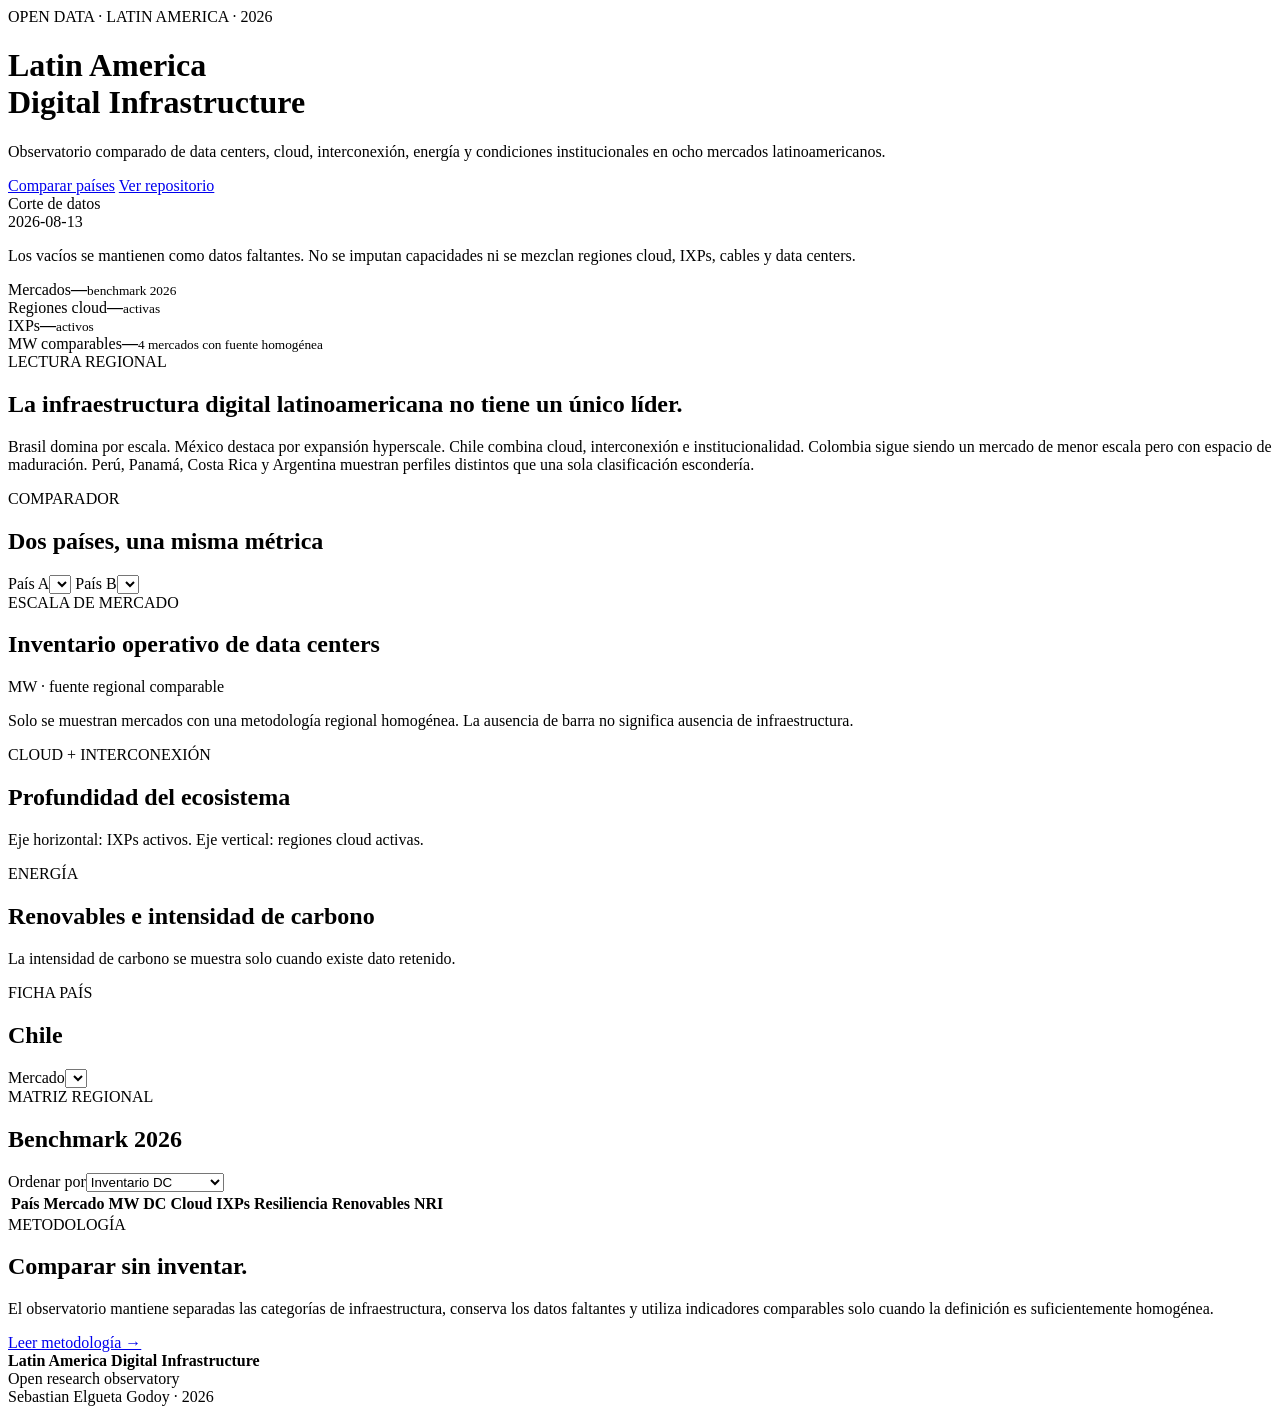
==== site/index.html @ e700fe8d "Add dashboard HTML shell" ====
<!doctype html>
<html lang="es">
<head>
  <meta charset="utf-8" />
  <meta name="viewport" content="width=device-width,initial-scale=1" />
  <meta name="description" content="Observatorio público y reproducible de infraestructura digital en América Latina." />
  <title>Latin America Digital Infrastructure Observatory</title>
  <link rel="stylesheet" href="styles.css" />
</head>
<body>
  <header class="hero">
    <div class="shell hero-grid">
      <div>
        <div class="eyebrow">OPEN DATA · LATIN AMERICA · 2026</div>
        <h1>Latin America<br><span>Digital Infrastructure</span></h1>
        <p class="lead">Observatorio comparado de data centers, cloud, interconexión, energía y condiciones institucionales en ocho mercados latinoamericanos.</p>
        <div class="hero-actions">
          <a class="btn primary" href="#compare">Comparar países</a>
          <a class="btn" href="https://github.com/selguetagodoy/latin-america-digital-infrastructure">Ver repositorio</a>
        </div>
      </div>
      <div class="hero-note">
        <div class="note-label">Corte de datos</div>
        <div class="note-big" id="cutoff">2026-08-13</div>
        <p>Los vacíos se mantienen como datos faltantes. No se imputan capacidades ni se mezclan regiones cloud, IXPs, cables y data centers.</p>
      </div>
    </div>
  </header>

  <main class="shell">
    <section class="kpi-grid" aria-label="Indicadores regionales">
      <article class="kpi"><span>Mercados</span><strong id="kpi-markets">—</strong><small>benchmark 2026</small></article>
      <article class="kpi"><span>Regiones cloud</span><strong id="kpi-cloud">—</strong><small>activas</small></article>
      <article class="kpi"><span>IXPs</span><strong id="kpi-ixp">—</strong><small>activos</small></article>
      <article class="kpi"><span>MW comparables</span><strong id="kpi-mw">—</strong><small>4 mercados con fuente homogénea</small></article>
    </section>

    <section class="section intro">
      <div>
        <div class="section-label">LECTURA REGIONAL</div>
        <h2>La infraestructura digital latinoamericana no tiene un único líder.</h2>
      </div>
      <p>Brasil domina por escala. México destaca por expansión hyperscale. Chile combina cloud, interconexión e institucionalidad. Colombia sigue siendo un mercado de menor escala pero con espacio de maduración. Perú, Panamá, Costa Rica y Argentina muestran perfiles distintos que una sola clasificación escondería.</p>
    </section>

    <section class="section" id="compare">
      <div class="section-head">
        <div>
          <div class="section-label">COMPARADOR</div>
          <h2>Dos países, una misma métrica</h2>
        </div>
        <div class="controls">
          <label>País A<select id="country-a"></select></label>
          <label>País B<select id="country-b"></select></label>
        </div>
      </div>
      <div id="compare-grid" class="compare-grid"></div>
    </section>

    <section class="section chart-section">
      <div class="section-head">
        <div>
          <div class="section-label">ESCALA DE MERCADO</div>
          <h2>Inventario operativo de data centers</h2>
        </div>
        <div class="unit">MW · fuente regional comparable</div>
      </div>
      <div id="dc-bars" class="bar-chart" role="img" aria-label="Inventario operativo de data centers por mercado"></div>
      <p class="caption">Solo se muestran mercados con una metodología regional homogénea. La ausencia de barra no significa ausencia de infraestructura.</p>
    </section>

    <section class="split">
      <section class="section mini-panel">
        <div class="section-label">CLOUD + INTERCONEXIÓN</div>
        <h2>Profundidad del ecosistema</h2>
        <div id="ecosystem-plot" class="scatter" role="img" aria-label="Regiones cloud e IXPs por país"></div>
        <p class="caption">Eje horizontal: IXPs activos. Eje vertical: regiones cloud activas.</p>
      </section>

      <section class="section mini-panel">
        <div class="section-label">ENERGÍA</div>
        <h2>Renovables e intensidad de carbono</h2>
        <div id="energy-list" class="energy-list"></div>
        <p class="caption">La intensidad de carbono se muestra solo cuando existe dato retenido.</p>
      </section>
    </section>

    <section class="section country-section">
      <div class="section-head">
        <div>
          <div class="section-label">FICHA PAÍS</div>
          <h2 id="country-title">Chile</h2>
        </div>
        <label class="country-picker">Mercado<select id="country-detail"></select></label>
      </div>
      <div id="country-profile" class="profile-grid"></div>
    </section>

    <section class="section table-section">
      <div class="section-head">
        <div>
          <div class="section-label">MATRIZ REGIONAL</div>
          <h2>Benchmark 2026</h2>
        </div>
        <label class="metric-picker">Ordenar por<select id="sort-metric">
          <option value="dc_inventory_operational_mw">Inventario DC</option>
          <option value="cloud_regions_active">Regiones cloud</option>
          <option value="ixps_active">IXPs</option>
          <option value="internet_resilience_index">Resiliencia Internet</option>
          <option value="renewable_generation_pct">Renovables</option>
          <option value="nri_total_2025">Network Readiness</option>
        </select></label>
      </div>
      <div class="table-wrap">
        <table>
          <thead><tr><th>País</th><th>Mercado</th><th>MW DC</th><th>Cloud</th><th>IXPs</th><th>Resiliencia</th><th>Renovables</th><th>NRI</th></tr></thead>
          <tbody id="benchmark-body"></tbody>
        </table>
      </div>
    </section>

    <section class="method-note">
      <div>
        <div class="section-label">METODOLOGÍA</div>
        <h2>Comparar sin inventar.</h2>
      </div>
      <div>
        <p>El observatorio mantiene separadas las categorías de infraestructura, conserva los datos faltantes y utiliza indicadores comparables solo cuando la definición es suficientemente homogénea.</p>
        <a href="https://github.com/selguetagodoy/latin-america-digital-infrastructure/blob/main/docs/methodology.md">Leer metodología →</a>
      </div>
    </section>
  </main>

  <footer>
    <div class="shell footer-grid">
      <div><strong>Latin America Digital Infrastructure</strong><br><span>Open research observatory</span></div>
      <div>Sebastian Elgueta Godoy · 2026</div>
    </div>
  </footer>

  <script src="app.js"></script>
</body>
</html>
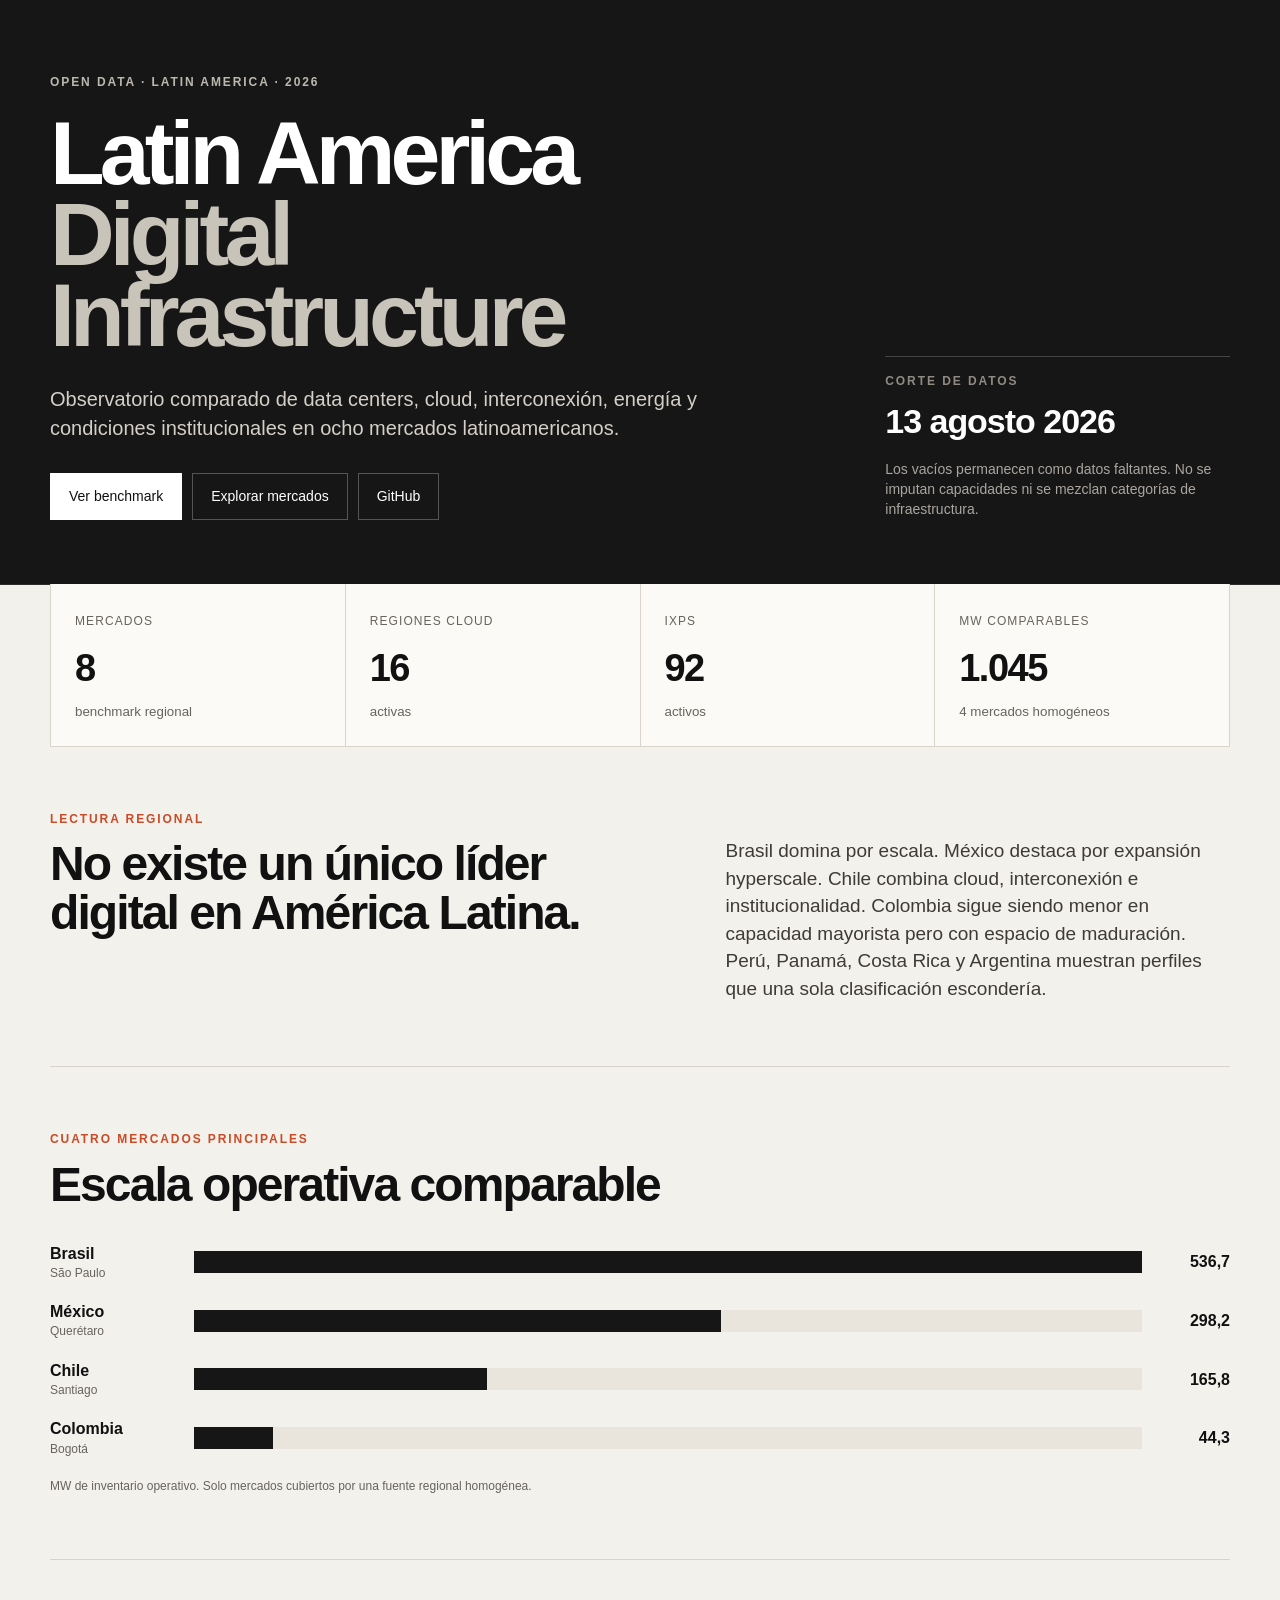
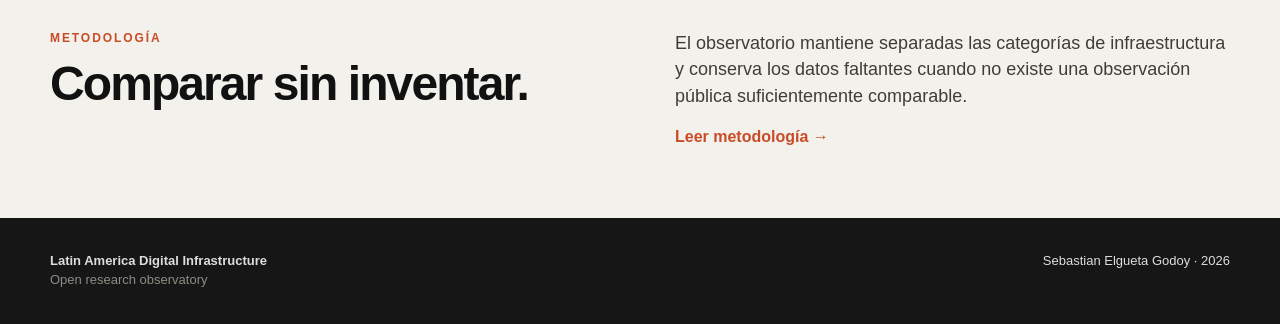
==== commit 5193569f: "Create static observatory landing page" ====
--- a/site/index.html
+++ b/site/index.html
@@ -1,143 +1,12 @@
 <!doctype html>
 <html lang="es">
-<head>
-  <meta charset="utf-8" />
-  <meta name="viewport" content="width=device-width,initial-scale=1" />
-  <meta name="description" content="Observatorio público y reproducible de infraestructura digital en América Latina." />
-  <title>Latin America Digital Infrastructure Observatory</title>
-  <link rel="stylesheet" href="styles.css" />
-</head>
+<head><meta charset="utf-8"><meta name="viewport" content="width=device-width,initial-scale=1"><meta name="description" content="Observatorio de infraestructura digital en América Latina"><title>Latin America Digital Infrastructure</title><link rel="stylesheet" href="styles.css"></head>
 <body>
-  <header class="hero">
-    <div class="shell hero-grid">
-      <div>
-        <div class="eyebrow">OPEN DATA · LATIN AMERICA · 2026</div>
-        <h1>Latin America<br><span>Digital Infrastructure</span></h1>
-        <p class="lead">Observatorio comparado de data centers, cloud, interconexión, energía y condiciones institucionales en ocho mercados latinoamericanos.</p>
-        <div class="hero-actions">
-          <a class="btn primary" href="#compare">Comparar países</a>
-          <a class="btn" href="https://github.com/selguetagodoy/latin-america-digital-infrastructure">Ver repositorio</a>
-        </div>
-      </div>
-      <div class="hero-note">
-        <div class="note-label">Corte de datos</div>
-        <div class="note-big" id="cutoff">2026-08-13</div>
-        <p>Los vacíos se mantienen como datos faltantes. No se imputan capacidades ni se mezclan regiones cloud, IXPs, cables y data centers.</p>
-      </div>
-    </div>
-  </header>
-
-  <main class="shell">
-    <section class="kpi-grid" aria-label="Indicadores regionales">
-      <article class="kpi"><span>Mercados</span><strong id="kpi-markets">—</strong><small>benchmark 2026</small></article>
-      <article class="kpi"><span>Regiones cloud</span><strong id="kpi-cloud">—</strong><small>activas</small></article>
-      <article class="kpi"><span>IXPs</span><strong id="kpi-ixp">—</strong><small>activos</small></article>
-      <article class="kpi"><span>MW comparables</span><strong id="kpi-mw">—</strong><small>4 mercados con fuente homogénea</small></article>
-    </section>
-
-    <section class="section intro">
-      <div>
-        <div class="section-label">LECTURA REGIONAL</div>
-        <h2>La infraestructura digital latinoamericana no tiene un único líder.</h2>
-      </div>
-      <p>Brasil domina por escala. México destaca por expansión hyperscale. Chile combina cloud, interconexión e institucionalidad. Colombia sigue siendo un mercado de menor escala pero con espacio de maduración. Perú, Panamá, Costa Rica y Argentina muestran perfiles distintos que una sola clasificación escondería.</p>
-    </section>
-
-    <section class="section" id="compare">
-      <div class="section-head">
-        <div>
-          <div class="section-label">COMPARADOR</div>
-          <h2>Dos países, una misma métrica</h2>
-        </div>
-        <div class="controls">
-          <label>País A<select id="country-a"></select></label>
-          <label>País B<select id="country-b"></select></label>
-        </div>
-      </div>
-      <div id="compare-grid" class="compare-grid"></div>
-    </section>
-
-    <section class="section chart-section">
-      <div class="section-head">
-        <div>
-          <div class="section-label">ESCALA DE MERCADO</div>
-          <h2>Inventario operativo de data centers</h2>
-        </div>
-        <div class="unit">MW · fuente regional comparable</div>
-      </div>
-      <div id="dc-bars" class="bar-chart" role="img" aria-label="Inventario operativo de data centers por mercado"></div>
-      <p class="caption">Solo se muestran mercados con una metodología regional homogénea. La ausencia de barra no significa ausencia de infraestructura.</p>
-    </section>
-
-    <section class="split">
-      <section class="section mini-panel">
-        <div class="section-label">CLOUD + INTERCONEXIÓN</div>
-        <h2>Profundidad del ecosistema</h2>
-        <div id="ecosystem-plot" class="scatter" role="img" aria-label="Regiones cloud e IXPs por país"></div>
-        <p class="caption">Eje horizontal: IXPs activos. Eje vertical: regiones cloud activas.</p>
-      </section>
-
-      <section class="section mini-panel">
-        <div class="section-label">ENERGÍA</div>
-        <h2>Renovables e intensidad de carbono</h2>
-        <div id="energy-list" class="energy-list"></div>
-        <p class="caption">La intensidad de carbono se muestra solo cuando existe dato retenido.</p>
-      </section>
-    </section>
-
-    <section class="section country-section">
-      <div class="section-head">
-        <div>
-          <div class="section-label">FICHA PAÍS</div>
-          <h2 id="country-title">Chile</h2>
-        </div>
-        <label class="country-picker">Mercado<select id="country-detail"></select></label>
-      </div>
-      <div id="country-profile" class="profile-grid"></div>
-    </section>
-
-    <section class="section table-section">
-      <div class="section-head">
-        <div>
-          <div class="section-label">MATRIZ REGIONAL</div>
-          <h2>Benchmark 2026</h2>
-        </div>
-        <label class="metric-picker">Ordenar por<select id="sort-metric">
-          <option value="dc_inventory_operational_mw">Inventario DC</option>
-          <option value="cloud_regions_active">Regiones cloud</option>
-          <option value="ixps_active">IXPs</option>
-          <option value="internet_resilience_index">Resiliencia Internet</option>
-          <option value="renewable_generation_pct">Renovables</option>
-          <option value="nri_total_2025">Network Readiness</option>
-        </select></label>
-      </div>
-      <div class="table-wrap">
-        <table>
-          <thead><tr><th>País</th><th>Mercado</th><th>MW DC</th><th>Cloud</th><th>IXPs</th><th>Resiliencia</th><th>Renovables</th><th>NRI</th></tr></thead>
-          <tbody id="benchmark-body"></tbody>
-        </table>
-      </div>
-    </section>
-
-    <section class="method-note">
-      <div>
-        <div class="section-label">METODOLOGÍA</div>
-        <h2>Comparar sin inventar.</h2>
-      </div>
-      <div>
-        <p>El observatorio mantiene separadas las categorías de infraestructura, conserva los datos faltantes y utiliza indicadores comparables solo cuando la definición es suficientemente homogénea.</p>
-        <a href="https://github.com/selguetagodoy/latin-america-digital-infrastructure/blob/main/docs/methodology.md">Leer metodología →</a>
-      </div>
-    </section>
-  </main>
-
-  <footer>
-    <div class="shell footer-grid">
-      <div><strong>Latin America Digital Infrastructure</strong><br><span>Open research observatory</span></div>
-      <div>Sebastian Elgueta Godoy · 2026</div>
-    </div>
-  </footer>
-
-  <script src="app.js"></script>
-</body>
-</html>
+<header class="hero"><div class="shell hero-grid"><div><div class="eyebrow">OPEN DATA · LATIN AMERICA · 2026</div><h1>Latin America<br><span>Digital Infrastructure</span></h1><p class="lead">Observatorio comparado de data centers, cloud, interconexión, energía y condiciones institucionales en ocho mercados latinoamericanos.</p><div class="hero-actions"><a class="btn primary" href="benchmark.html">Ver benchmark</a><a class="btn" href="markets.html">Explorar mercados</a><a class="btn" href="https://github.com/selguetagodoy/latin-america-digital-infrastructure">GitHub</a></div></div><div class="hero-note"><div class="note-label">Corte de datos</div><div class="note-big">13 agosto 2026</div><p>Los vacíos permanecen como datos faltantes. No se imputan capacidades ni se mezclan categorías de infraestructura.</p></div></div></header>
+<main class="shell">
+<section class="kpi-grid"><article class="kpi"><span>Mercados</span><strong>8</strong><small>benchmark regional</small></article><article class="kpi"><span>Regiones cloud</span><strong>16</strong><small>activas</small></article><article class="kpi"><span>IXPs</span><strong>92</strong><small>activos</small></article><article class="kpi"><span>MW comparables</span><strong>1.045</strong><small>4 mercados homogéneos</small></article></section>
+<section class="section intro"><div><div class="section-label">LECTURA REGIONAL</div><h2>No existe un único líder digital en América Latina.</h2></div><p>Brasil domina por escala. México destaca por expansión hyperscale. Chile combina cloud, interconexión e institucionalidad. Colombia sigue siendo menor en capacidad mayorista pero con espacio de maduración. Perú, Panamá, Costa Rica y Argentina muestran perfiles que una sola clasificación escondería.</p></section>
+<section class="section"><div class="section-label">CUATRO MERCADOS PRINCIPALES</div><h2>Escala operativa comparable</h2><div class="bar-chart" style="margin-top:32px"><div class="bar-row"><div class="bar-label"><strong>Brasil</strong><span>São Paulo</span></div><div class="bar-track"><div class="bar-fill" style="width:100%"></div></div><div class="bar-value">536,7</div></div><div class="bar-row"><div class="bar-label"><strong>México</strong><span>Querétaro</span></div><div class="bar-track"><div class="bar-fill" style="width:55.6%"></div></div><div class="bar-value">298,2</div></div><div class="bar-row"><div class="bar-label"><strong>Chile</strong><span>Santiago</span></div><div class="bar-track"><div class="bar-fill" style="width:30.9%"></div></div><div class="bar-value">165,8</div></div><div class="bar-row"><div class="bar-label"><strong>Colombia</strong><span>Bogotá</span></div><div class="bar-track"><div class="bar-fill" style="width:8.3%"></div></div><div class="bar-value">44,3</div></div></div><p class="caption">MW de inventario operativo. Solo mercados cubiertos por una fuente regional homogénea.</p></section>
+<section class="method-note"><div><div class="section-label">METODOLOGÍA</div><h2>Comparar sin inventar.</h2></div><div><p>El observatorio mantiene separadas las categorías de infraestructura y conserva los datos faltantes cuando no existe una observación pública suficientemente comparable.</p><a href="https://github.com/selguetagodoy/latin-america-digital-infrastructure/blob/main/docs/methodology.md">Leer metodología →</a></div></section>
+</main><footer><div class="shell footer-grid"><div><strong>Latin America Digital Infrastructure</strong><br><span>Open research observatory</span></div><div>Sebastian Elgueta Godoy · 2026</div></div></footer>
+</body></html>
--- a/site/styles.css
+++ b/site/styles.css
@@ -0,0 +1 @@
+:root{--bg:#f3f1eb;--paper:#fbfaf6;--ink:#111;--muted:#67645d;--line:#d8d4ca;--accent:#c94b28;--dark:#161616;--soft:#e9e5dc;--max:1180px}*{box-sizing:border-box}html{scroll-behavior:smooth}body{margin:0;background:var(--bg);color:var(--ink);font-family:Arial,Helvetica,sans-serif;line-height:1.45}.shell{width:min(var(--max),calc(100% - 40px));margin:0 auto}.hero{background:var(--dark);color:#fff;padding:74px 0 64px;border-bottom:1px solid #2d2d2d}.hero-grid{display:grid;grid-template-columns:minmax(0,1.55fr) minmax(260px,.7fr);gap:72px;align-items:end}.eyebrow,.section-label,.note-label{font-size:12px;font-weight:700;letter-spacing:.16em;text-transform:uppercase}.eyebrow{color:#bcb8af;margin-bottom:22px}.hero h1{font-size:clamp(48px,7vw,92px);line-height:.9;letter-spacing:-.055em;margin:0;max-width:900px}.hero h1 span{color:#c9c4ba}.lead{max-width:720px;font-size:20px;color:#d4d0c8;margin:30px 0 0}.hero-actions{display:flex;gap:10px;flex-wrap:wrap;margin-top:30px}.btn{display:inline-block;border:1px solid #545454;padding:12px 18px;color:#fff;text-decoration:none;font-size:14px}.btn.primary{background:#fff;color:#111;border-color:#fff}.hero-note{border-top:1px solid #444;padding-top:16px}.note-label{color:#908c84}.note-big{font-size:34px;font-weight:700;letter-spacing:-.03em;margin:7px 0 12px}.hero-note p{color:#aaa69f;font-size:14px;margin:0}.kpi-grid{display:grid;grid-template-columns:repeat(4,1fr);margin-top:-1px;border-left:1px solid var(--line)}.kpi{background:var(--paper);padding:24px;border-right:1px solid var(--line);border-bottom:1px solid var(--line)}.kpi span{font-size:12px;text-transform:uppercase;letter-spacing:.09em;color:var(--muted)}.kpi strong{display:block;font-size:38px;letter-spacing:-.04em;margin:10px 0 3px}.kpi small{color:var(--muted)}.section{padding:64px 0;border-bottom:1px solid var(--line)}.section-label{color:var(--accent);margin-bottom:12px}.section h2,.method-note h2{font-size:clamp(30px,4vw,48px);line-height:1.02;letter-spacing:-.04em;margin:0}.intro{display:grid;grid-template-columns:1.2fr 1fr;gap:70px}.intro>p{font-size:19px;margin:26px 0 0;color:#3e3b36}.section-head{display:flex;justify-content:space-between;gap:32px;align-items:end;margin-bottom:36px}.controls{display:flex;gap:10px;flex-wrap:wrap}label{font-size:11px;text-transform:uppercase;letter-spacing:.08em;color:var(--muted)}select{display:block;margin-top:6px;min-width:170px;background:var(--paper);border:1px solid var(--line);padding:10px 32px 10px 10px;color:var(--ink);font:inherit;font-size:14px}.compare-grid{display:grid;grid-template-columns:repeat(6,1fr);gap:1px;background:var(--line);border:1px solid var(--line)}.compare-card{background:var(--paper);padding:18px;min-height:150px}.compare-card .metric{color:var(--muted);font-size:11px;text-transform:uppercase;letter-spacing:.07em;min-height:32px}.duo{margin-top:20px;display:grid;gap:10px}.duo-row{display:grid;grid-template-columns:58px 1fr auto;gap:8px;align-items:center;font-size:12px}.duo-row strong{font-size:15px}.duo-track{height:5px;background:var(--soft);overflow:hidden}.duo-fill{height:100%;background:var(--ink)}.duo-row.b .duo-fill{background:var(--accent)}.unit{font-size:12px;color:var(--muted);text-transform:uppercase;letter-spacing:.08em}.bar-chart{display:grid;gap:18px}.bar-row{display:grid;grid-template-columns:130px 1fr 74px;gap:14px;align-items:center}.bar-label strong{display:block}.bar-label span{display:block;color:var(--muted);font-size:12px}.bar-track{height:22px;background:var(--soft);position:relative}.bar-fill{height:100%;background:var(--dark)}.bar-value{text-align:right;font-variant-numeric:tabular-nums;font-weight:700}.caption{font-size:12px;color:var(--muted);margin:20px 0 0}.split{display:grid;grid-template-columns:1fr 1fr;gap:46px;border-bottom:1px solid var(--line)}.mini-panel{border-bottom:0}.scatter{height:360px;background:var(--paper);border:1px solid var(--line);position:relative;margin-top:28px}.scatter svg{width:100%;height:100%;display:block}.axis{stroke:#c9c4ba;stroke-width:1}.gridline{stroke:#e5e1d8;stroke-width:1}.dot{fill:var(--dark)}.dot.chl{fill:var(--accent)}.dot-label{font-size:11px;fill:#292722}.energy-list{display:grid;gap:14px;margin-top:28px}.energy-row{display:grid;grid-template-columns:90px 1fr 62px 82px;gap:12px;align-items:center}.renew-track{height:12px;background:var(--soft)}.renew-fill{height:100%;background:var(--dark)}.energy-row strong{font-size:13px}.energy-row .num{text-align:right;font-variant-numeric:tabular-nums}.carbon{color:var(--muted);font-size:12px;text-align:right}.profile-grid{display:grid;grid-template-columns:1.4fr repeat(4,1fr);gap:1px;background:var(--line);border:1px solid var(--line)}.profile-main,.profile-stat{background:var(--paper);padding:22px}.profile-main h3{font-size:28px;margin:0 0 8px;letter-spacing:-.03em}.profile-main p{margin:0;color:var(--muted)}.profile-stat span{display:block;color:var(--muted);font-size:11px;text-transform:uppercase;letter-spacing:.07em;min-height:30px}.profile-stat strong{display:block;font-size:28px;margin-top:14px;letter-spacing:-.04em}.profile-stat small{display:block;margin-top:3px;color:var(--muted)}.table-wrap{overflow:auto;border:1px solid var(--line)}table{width:100%;border-collapse:collapse;background:var(--paper);min-width:800px}th,td{text-align:left;padding:13px 14px;border-bottom:1px solid var(--line);font-size:13px}th{font-size:10px;text-transform:uppercase;letter-spacing:.08em;color:var(--muted);background:#efede7;position:sticky;top:0}tbody tr:hover{background:#f2efe8}td.num{text-align:right;font-variant-numeric:tabular-nums}.method-note{padding:70px 0;display:grid;grid-template-columns:1fr 1fr;gap:70px}.method-note p{font-size:18px;margin:0 0 16px;color:#3f3d38}.method-note a{color:var(--accent);font-weight:700;text-decoration:none}footer{background:var(--dark);color:#ddd;padding:34px 0}.footer-grid{display:flex;justify-content:space-between;gap:20px;font-size:13px}.footer-grid span{color:#8f8b84}@media(max-width:900px){.hero-grid,.intro,.split,.method-note{grid-template-columns:1fr}.hero-grid{gap:42px}.kpi-grid{grid-template-columns:repeat(2,1fr)}.compare-grid{grid-template-columns:repeat(2,1fr)}.profile-grid{grid-template-columns:repeat(2,1fr)}.profile-main{grid-column:1/-1}.section-head{align-items:flex-start;flex-direction:column}.controls{width:100%}.controls label{flex:1}select{width:100%}.split{gap:0}.mini-panel:first-child{border-bottom:1px solid var(--line)}}@media(max-width:560px){.shell{width:min(100% - 24px,var(--max))}.hero{padding:48px 0}.hero h1{font-size:48px}.lead{font-size:17px}.kpi-grid{grid-template-columns:1fr 1fr}.kpi{padding:18px}.kpi strong{font-size:30px}.section{padding:48px 0}.compare-grid{grid-template-columns:1fr}.bar-row{grid-template-columns:90px 1fr 58px}.profile-grid{grid-template-columns:1fr}.energy-row{grid-template-columns:74px 1fr 50px}.carbon{display:none}.footer-grid{flex-direction:column}.method-note{padding:52px 0}.scatter{height:300px}}
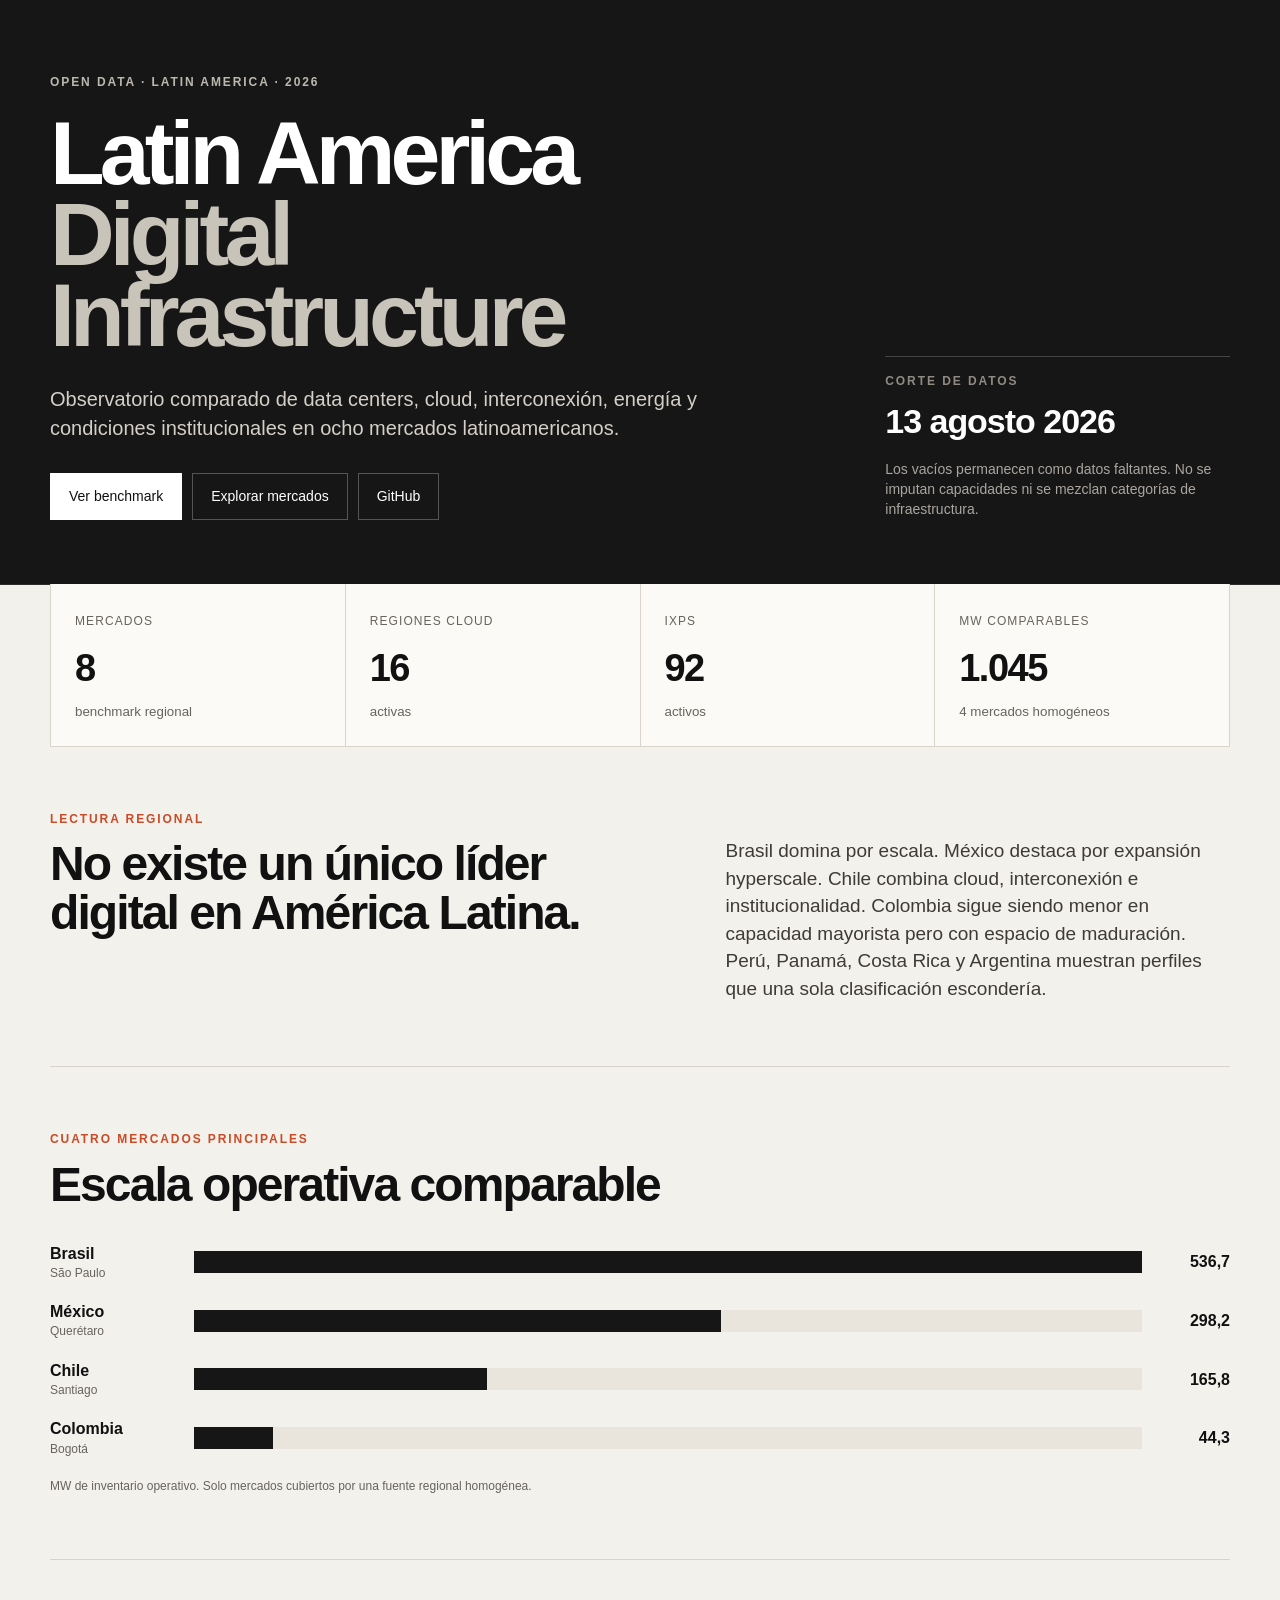
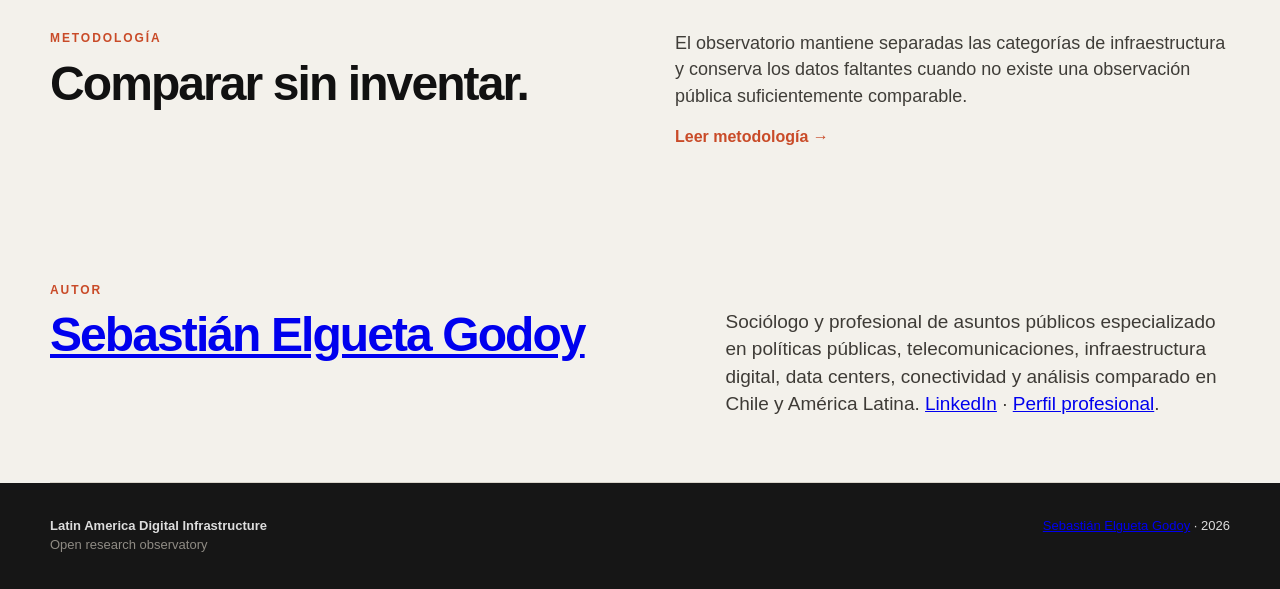
==== commit d3489d51: "Add SEO metadata, author identity and structured data" ====
--- a/site/index.html
+++ b/site/index.html
@@ -1,6 +1,70 @@
 <!doctype html>
 <html lang="es">
-<head><meta charset="utf-8"><meta name="viewport" content="width=device-width,initial-scale=1"><meta name="description" content="Observatorio de infraestructura digital en América Latina"><title>Latin America Digital Infrastructure</title><link rel="stylesheet" href="styles.css"></head>
+<head>
+<meta charset="utf-8">
+<meta name="viewport" content="width=device-width,initial-scale=1">
+<title>Latin America Digital Infrastructure | Sebastián Elgueta Godoy</title>
+<meta name="description" content="Observatorio de infraestructura digital en América Latina desarrollado por Sebastián Elgueta Godoy: data centers, cloud, IXPs, conectividad, energía y análisis comparado.">
+<meta name="author" content="Sebastián Elgueta Godoy">
+<meta name="robots" content="index,follow,max-image-preview:large,max-snippet:-1,max-video-preview:-1">
+<link rel="canonical" href="https://selguetagodoy.github.io/latin-america-digital-infrastructure/">
+<meta property="og:type" content="website">
+<meta property="og:title" content="Latin America Digital Infrastructure | Sebastián Elgueta Godoy">
+<meta property="og:description" content="Observatorio comparado de infraestructura digital en América Latina: data centers, cloud, interconexión, energía y condiciones institucionales.">
+<meta property="og:url" content="https://selguetagodoy.github.io/latin-america-digital-infrastructure/">
+<meta property="og:site_name" content="Latin America Digital Infrastructure">
+<meta name="twitter:card" content="summary">
+<meta name="twitter:title" content="Latin America Digital Infrastructure | Sebastián Elgueta Godoy">
+<meta name="twitter:description" content="Open research on data centers, connectivity and digital infrastructure in Latin America.">
+<link rel="stylesheet" href="styles.css">
+<script type="application/ld+json">
+{
+  "@context": "https://schema.org",
+  "@graph": [
+    {
+      "@type": "Person",
+      "@id": "https://github.com/selguetagodoy#person",
+      "name": "Sebastián Elgueta Godoy",
+      "url": "https://github.com/selguetagodoy",
+      "jobTitle": "Sociologist and Public Affairs Professional",
+      "homeLocation": {"@type": "Place", "name": "Santiago, Chile"},
+      "knowsAbout": [
+        "Public Affairs",
+        "Public Policy",
+        "Telecommunications",
+        "Digital Infrastructure",
+        "Data Centers",
+        "Connectivity",
+        "Digital Inclusion",
+        "Latin America"
+      ],
+      "sameAs": [
+        "https://github.com/selguetagodoy",
+        "https://cl.linkedin.com/in/sebastian-elgueta-godoy",
+        "https://www.coordenadaspublicas.cl/nosotros/"
+      ]
+    },
+    {
+      "@type": "Dataset",
+      "name": "Latin America Digital Infrastructure",
+      "description": "Source-backed comparative observatory of digital infrastructure across Latin America.",
+      "url": "https://selguetagodoy.github.io/latin-america-digital-infrastructure/",
+      "creator": {"@id": "https://github.com/selguetagodoy#person"},
+      "keywords": [
+        "data centers",
+        "digital infrastructure",
+        "Latin America",
+        "telecommunications",
+        "cloud regions",
+        "internet exchange points",
+        "connectivity",
+        "public policy"
+      ]
+    }
+  ]
+}
+</script>
+</head>
 <body>
 <header class="hero"><div class="shell hero-grid"><div><div class="eyebrow">OPEN DATA · LATIN AMERICA · 2026</div><h1>Latin America<br><span>Digital Infrastructure</span></h1><p class="lead">Observatorio comparado de data centers, cloud, interconexión, energía y condiciones institucionales en ocho mercados latinoamericanos.</p><div class="hero-actions"><a class="btn primary" href="benchmark.html">Ver benchmark</a><a class="btn" href="markets.html">Explorar mercados</a><a class="btn" href="https://github.com/selguetagodoy/latin-america-digital-infrastructure">GitHub</a></div></div><div class="hero-note"><div class="note-label">Corte de datos</div><div class="note-big">13 agosto 2026</div><p>Los vacíos permanecen como datos faltantes. No se imputan capacidades ni se mezclan categorías de infraestructura.</p></div></div></header>
 <main class="shell">
@@ -8,5 +72,6 @@
 <section class="section intro"><div><div class="section-label">LECTURA REGIONAL</div><h2>No existe un único líder digital en América Latina.</h2></div><p>Brasil domina por escala. México destaca por expansión hyperscale. Chile combina cloud, interconexión e institucionalidad. Colombia sigue siendo menor en capacidad mayorista pero con espacio de maduración. Perú, Panamá, Costa Rica y Argentina muestran perfiles que una sola clasificación escondería.</p></section>
 <section class="section"><div class="section-label">CUATRO MERCADOS PRINCIPALES</div><h2>Escala operativa comparable</h2><div class="bar-chart" style="margin-top:32px"><div class="bar-row"><div class="bar-label"><strong>Brasil</strong><span>São Paulo</span></div><div class="bar-track"><div class="bar-fill" style="width:100%"></div></div><div class="bar-value">536,7</div></div><div class="bar-row"><div class="bar-label"><strong>México</strong><span>Querétaro</span></div><div class="bar-track"><div class="bar-fill" style="width:55.6%"></div></div><div class="bar-value">298,2</div></div><div class="bar-row"><div class="bar-label"><strong>Chile</strong><span>Santiago</span></div><div class="bar-track"><div class="bar-fill" style="width:30.9%"></div></div><div class="bar-value">165,8</div></div><div class="bar-row"><div class="bar-label"><strong>Colombia</strong><span>Bogotá</span></div><div class="bar-track"><div class="bar-fill" style="width:8.3%"></div></div><div class="bar-value">44,3</div></div></div><p class="caption">MW de inventario operativo. Solo mercados cubiertos por una fuente regional homogénea.</p></section>
 <section class="method-note"><div><div class="section-label">METODOLOGÍA</div><h2>Comparar sin inventar.</h2></div><div><p>El observatorio mantiene separadas las categorías de infraestructura y conserva los datos faltantes cuando no existe una observación pública suficientemente comparable.</p><a href="https://github.com/selguetagodoy/latin-america-digital-infrastructure/blob/main/docs/methodology.md">Leer metodología →</a></div></section>
-</main><footer><div class="shell footer-grid"><div><strong>Latin America Digital Infrastructure</strong><br><span>Open research observatory</span></div><div>Sebastian Elgueta Godoy · 2026</div></div></footer>
+<section class="section intro"><div><div class="section-label">AUTOR</div><h2><a href="https://github.com/selguetagodoy">Sebastián Elgueta Godoy</a></h2></div><p>Sociólogo y profesional de asuntos públicos especializado en políticas públicas, telecomunicaciones, infraestructura digital, data centers, conectividad y análisis comparado en Chile y América Latina. <a href="https://cl.linkedin.com/in/sebastian-elgueta-godoy">LinkedIn</a> · <a href="https://www.coordenadaspublicas.cl/nosotros/">Perfil profesional</a>.</p></section>
+</main><footer><div class="shell footer-grid"><div><strong>Latin America Digital Infrastructure</strong><br><span>Open research observatory</span></div><div><a href="https://github.com/selguetagodoy">Sebastián Elgueta Godoy</a> · 2026</div></div></footer>
 </body></html>
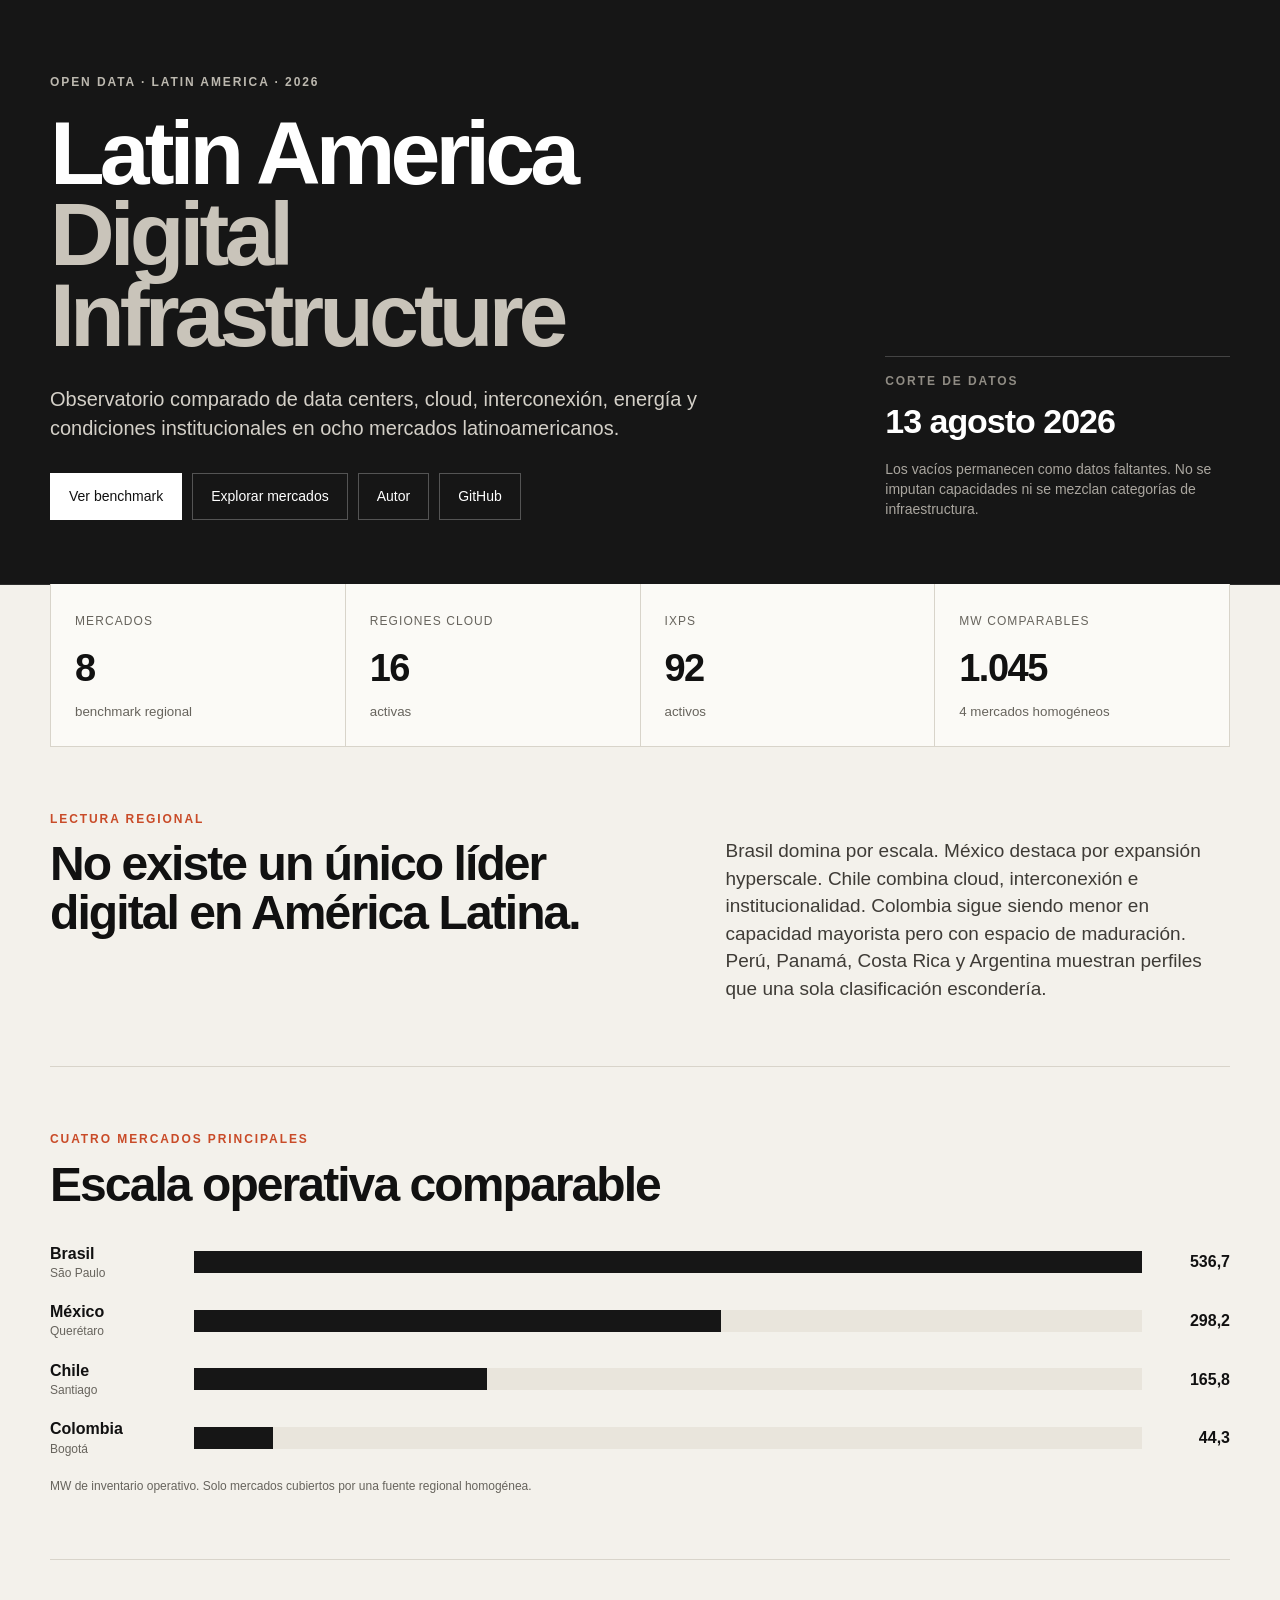
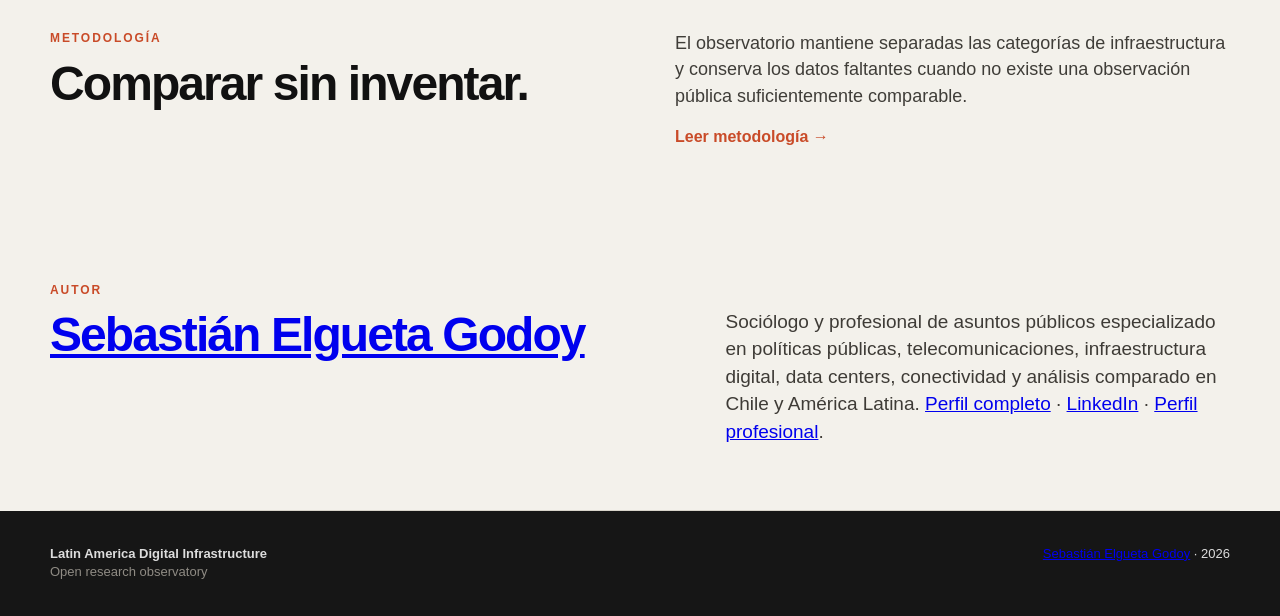
==== commit 6fda1499: "Link author profile page from observatory homepage" ====
--- a/site/index.html
+++ b/site/index.html
@@ -23,9 +23,9 @@
   "@graph": [
     {
       "@type": "Person",
-      "@id": "https://github.com/selguetagodoy#person",
+      "@id": "https://selguetagodoy.github.io/latin-america-digital-infrastructure/sebastian-elgueta-godoy.html#person",
       "name": "Sebastián Elgueta Godoy",
-      "url": "https://github.com/selguetagodoy",
+      "url": "https://selguetagodoy.github.io/latin-america-digital-infrastructure/sebastian-elgueta-godoy.html",
       "jobTitle": "Sociologist and Public Affairs Professional",
       "homeLocation": {"@type": "Place", "name": "Santiago, Chile"},
       "knowsAbout": [
@@ -49,7 +49,7 @@
       "name": "Latin America Digital Infrastructure",
       "description": "Source-backed comparative observatory of digital infrastructure across Latin America.",
       "url": "https://selguetagodoy.github.io/latin-america-digital-infrastructure/",
-      "creator": {"@id": "https://github.com/selguetagodoy#person"},
+      "creator": {"@id": "https://selguetagodoy.github.io/latin-america-digital-infrastructure/sebastian-elgueta-godoy.html#person"},
       "keywords": [
         "data centers",
         "digital infrastructure",
@@ -66,12 +66,12 @@
 </script>
 </head>
 <body>
-<header class="hero"><div class="shell hero-grid"><div><div class="eyebrow">OPEN DATA · LATIN AMERICA · 2026</div><h1>Latin America<br><span>Digital Infrastructure</span></h1><p class="lead">Observatorio comparado de data centers, cloud, interconexión, energía y condiciones institucionales en ocho mercados latinoamericanos.</p><div class="hero-actions"><a class="btn primary" href="benchmark.html">Ver benchmark</a><a class="btn" href="markets.html">Explorar mercados</a><a class="btn" href="https://github.com/selguetagodoy/latin-america-digital-infrastructure">GitHub</a></div></div><div class="hero-note"><div class="note-label">Corte de datos</div><div class="note-big">13 agosto 2026</div><p>Los vacíos permanecen como datos faltantes. No se imputan capacidades ni se mezclan categorías de infraestructura.</p></div></div></header>
+<header class="hero"><div class="shell hero-grid"><div><div class="eyebrow">OPEN DATA · LATIN AMERICA · 2026</div><h1>Latin America<br><span>Digital Infrastructure</span></h1><p class="lead">Observatorio comparado de data centers, cloud, interconexión, energía y condiciones institucionales en ocho mercados latinoamericanos.</p><div class="hero-actions"><a class="btn primary" href="benchmark.html">Ver benchmark</a><a class="btn" href="markets.html">Explorar mercados</a><a class="btn" href="sebastian-elgueta-godoy.html">Autor</a><a class="btn" href="https://github.com/selguetagodoy/latin-america-digital-infrastructure">GitHub</a></div></div><div class="hero-note"><div class="note-label">Corte de datos</div><div class="note-big">13 agosto 2026</div><p>Los vacíos permanecen como datos faltantes. No se imputan capacidades ni se mezclan categorías de infraestructura.</p></div></div></header>
 <main class="shell">
 <section class="kpi-grid"><article class="kpi"><span>Mercados</span><strong>8</strong><small>benchmark regional</small></article><article class="kpi"><span>Regiones cloud</span><strong>16</strong><small>activas</small></article><article class="kpi"><span>IXPs</span><strong>92</strong><small>activos</small></article><article class="kpi"><span>MW comparables</span><strong>1.045</strong><small>4 mercados homogéneos</small></article></section>
 <section class="section intro"><div><div class="section-label">LECTURA REGIONAL</div><h2>No existe un único líder digital en América Latina.</h2></div><p>Brasil domina por escala. México destaca por expansión hyperscale. Chile combina cloud, interconexión e institucionalidad. Colombia sigue siendo menor en capacidad mayorista pero con espacio de maduración. Perú, Panamá, Costa Rica y Argentina muestran perfiles que una sola clasificación escondería.</p></section>
 <section class="section"><div class="section-label">CUATRO MERCADOS PRINCIPALES</div><h2>Escala operativa comparable</h2><div class="bar-chart" style="margin-top:32px"><div class="bar-row"><div class="bar-label"><strong>Brasil</strong><span>São Paulo</span></div><div class="bar-track"><div class="bar-fill" style="width:100%"></div></div><div class="bar-value">536,7</div></div><div class="bar-row"><div class="bar-label"><strong>México</strong><span>Querétaro</span></div><div class="bar-track"><div class="bar-fill" style="width:55.6%"></div></div><div class="bar-value">298,2</div></div><div class="bar-row"><div class="bar-label"><strong>Chile</strong><span>Santiago</span></div><div class="bar-track"><div class="bar-fill" style="width:30.9%"></div></div><div class="bar-value">165,8</div></div><div class="bar-row"><div class="bar-label"><strong>Colombia</strong><span>Bogotá</span></div><div class="bar-track"><div class="bar-fill" style="width:8.3%"></div></div><div class="bar-value">44,3</div></div></div><p class="caption">MW de inventario operativo. Solo mercados cubiertos por una fuente regional homogénea.</p></section>
 <section class="method-note"><div><div class="section-label">METODOLOGÍA</div><h2>Comparar sin inventar.</h2></div><div><p>El observatorio mantiene separadas las categorías de infraestructura y conserva los datos faltantes cuando no existe una observación pública suficientemente comparable.</p><a href="https://github.com/selguetagodoy/latin-america-digital-infrastructure/blob/main/docs/methodology.md">Leer metodología →</a></div></section>
-<section class="section intro"><div><div class="section-label">AUTOR</div><h2><a href="https://github.com/selguetagodoy">Sebastián Elgueta Godoy</a></h2></div><p>Sociólogo y profesional de asuntos públicos especializado en políticas públicas, telecomunicaciones, infraestructura digital, data centers, conectividad y análisis comparado en Chile y América Latina. <a href="https://cl.linkedin.com/in/sebastian-elgueta-godoy">LinkedIn</a> · <a href="https://www.coordenadaspublicas.cl/nosotros/">Perfil profesional</a>.</p></section>
-</main><footer><div class="shell footer-grid"><div><strong>Latin America Digital Infrastructure</strong><br><span>Open research observatory</span></div><div><a href="https://github.com/selguetagodoy">Sebastián Elgueta Godoy</a> · 2026</div></div></footer>
+<section class="section intro"><div><div class="section-label">AUTOR</div><h2><a href="sebastian-elgueta-godoy.html">Sebastián Elgueta Godoy</a></h2></div><p>Sociólogo y profesional de asuntos públicos especializado en políticas públicas, telecomunicaciones, infraestructura digital, data centers, conectividad y análisis comparado en Chile y América Latina. <a href="sebastian-elgueta-godoy.html">Perfil completo</a> · <a href="https://cl.linkedin.com/in/sebastian-elgueta-godoy">LinkedIn</a> · <a href="https://www.coordenadaspublicas.cl/nosotros/">Perfil profesional</a>.</p></section>
+</main><footer><div class="shell footer-grid"><div><strong>Latin America Digital Infrastructure</strong><br><span>Open research observatory</span></div><div><a href="sebastian-elgueta-godoy.html">Sebastián Elgueta Godoy</a> · 2026</div></div></footer>
 </body></html>
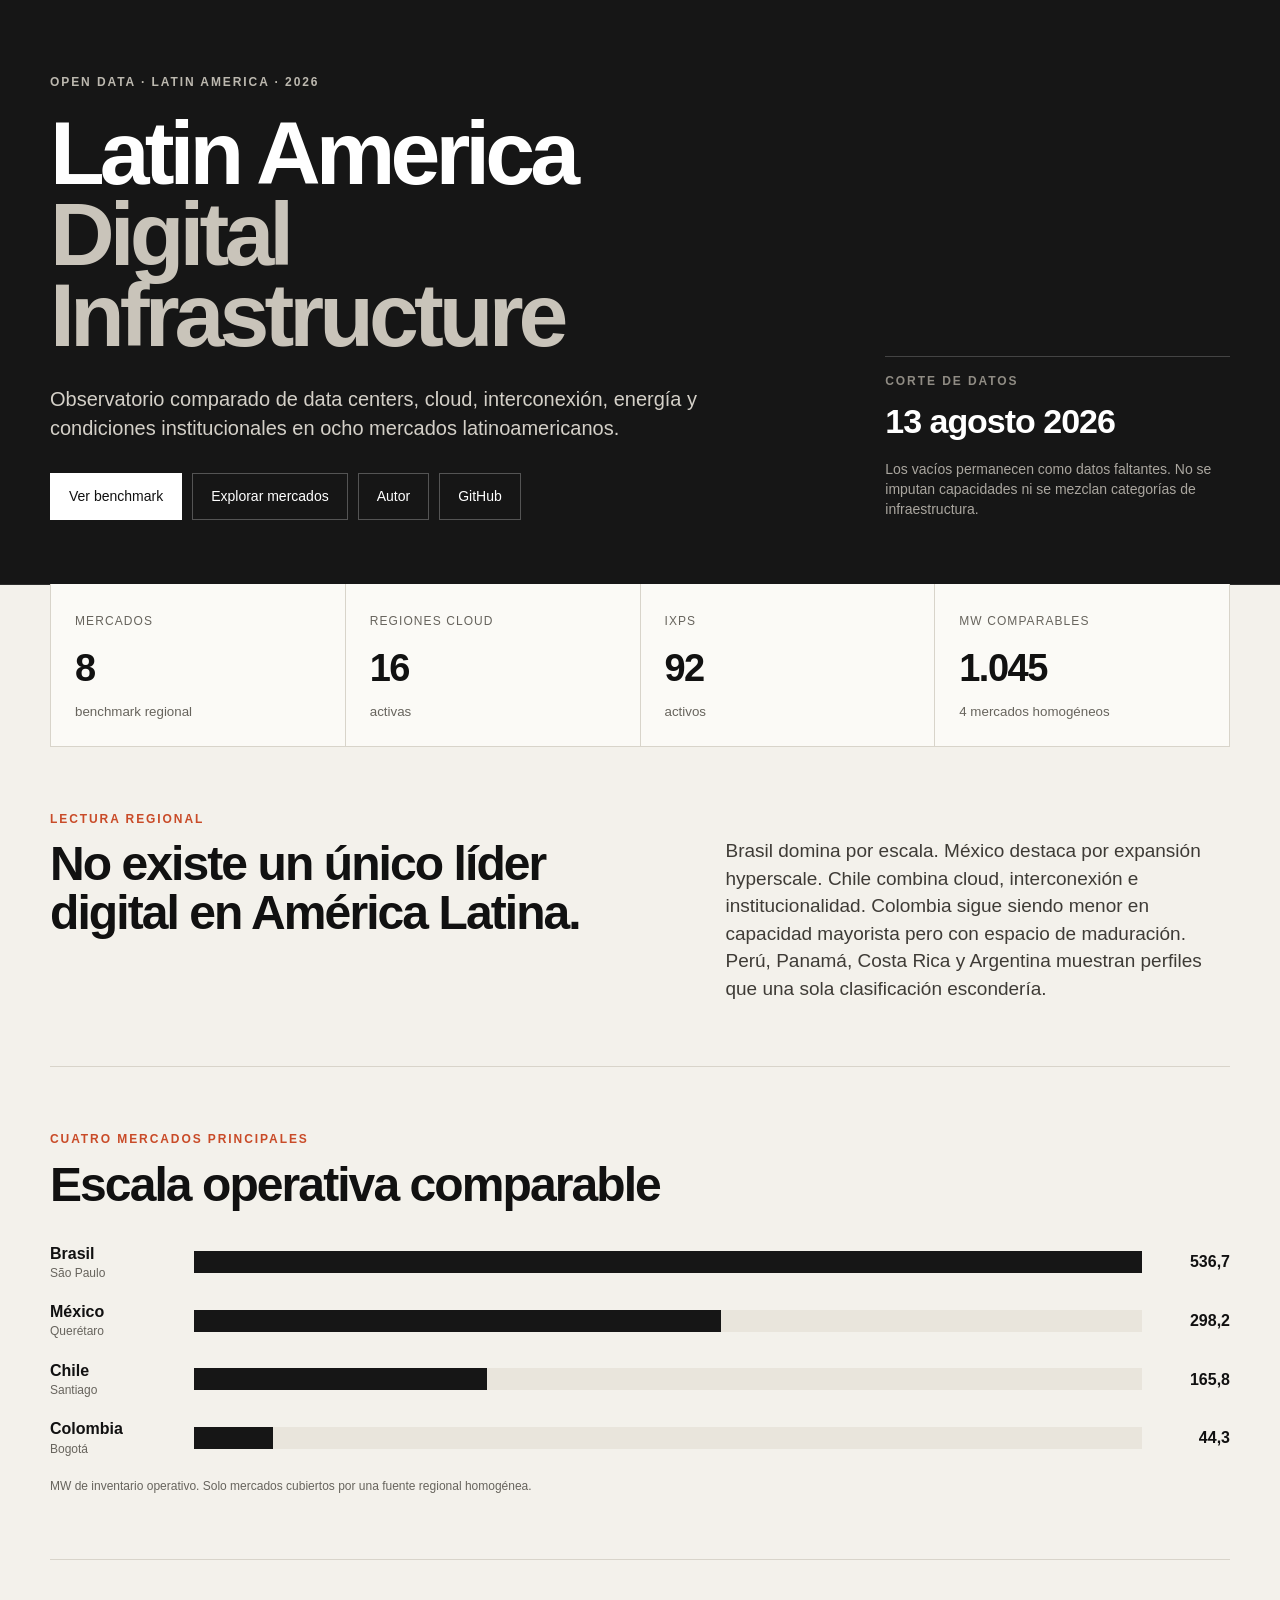
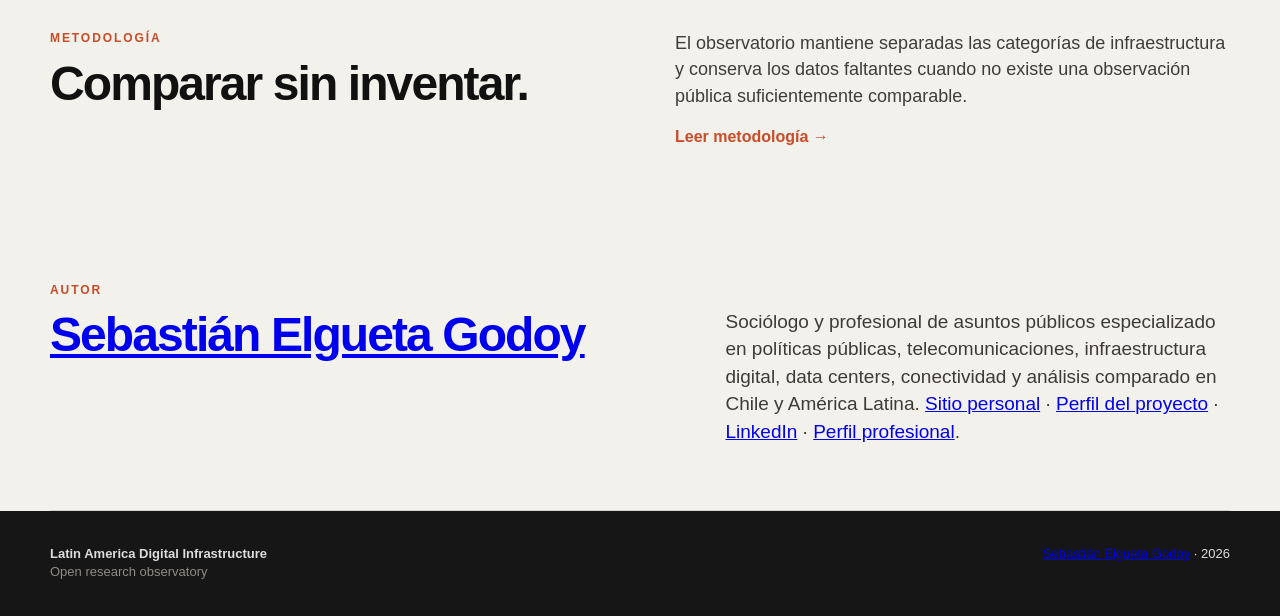
==== commit c98890ac: "Link observatory to official website" ====
--- a/site/index.html
+++ b/site/index.html
@@ -16,6 +16,7 @@
 <meta name="twitter:card" content="summary">
 <meta name="twitter:title" content="Latin America Digital Infrastructure | Sebastián Elgueta Godoy">
 <meta name="twitter:description" content="Open research on data centers, connectivity and digital infrastructure in Latin America.">
+<link rel="author" href="sebastian-elgueta-godoy.html">
 <link rel="stylesheet" href="styles.css">
 <script type="application/ld+json">
 {
@@ -23,9 +24,9 @@
   "@graph": [
     {
       "@type": "Person",
-      "@id": "https://selguetagodoy.github.io/latin-america-digital-infrastructure/sebastian-elgueta-godoy.html#person",
+      "@id": "https://selguetagodoy.github.io/#person",
       "name": "Sebastián Elgueta Godoy",
-      "url": "https://selguetagodoy.github.io/latin-america-digital-infrastructure/sebastian-elgueta-godoy.html",
+      "url": "https://selguetagodoy.github.io/",
       "jobTitle": "Sociologist and Public Affairs Professional",
       "homeLocation": {"@type": "Place", "name": "Santiago, Chile"},
       "knowsAbout": [
@@ -49,7 +50,7 @@
       "name": "Latin America Digital Infrastructure",
       "description": "Source-backed comparative observatory of digital infrastructure across Latin America.",
       "url": "https://selguetagodoy.github.io/latin-america-digital-infrastructure/",
-      "creator": {"@id": "https://selguetagodoy.github.io/latin-america-digital-infrastructure/sebastian-elgueta-godoy.html#person"},
+      "creator": {"@id": "https://selguetagodoy.github.io/#person"},
       "keywords": [
         "data centers",
         "digital infrastructure",
@@ -66,12 +67,12 @@
 </script>
 </head>
 <body>
-<header class="hero"><div class="shell hero-grid"><div><div class="eyebrow">OPEN DATA · LATIN AMERICA · 2026</div><h1>Latin America<br><span>Digital Infrastructure</span></h1><p class="lead">Observatorio comparado de data centers, cloud, interconexión, energía y condiciones institucionales en ocho mercados latinoamericanos.</p><div class="hero-actions"><a class="btn primary" href="benchmark.html">Ver benchmark</a><a class="btn" href="markets.html">Explorar mercados</a><a class="btn" href="sebastian-elgueta-godoy.html">Autor</a><a class="btn" href="https://github.com/selguetagodoy/latin-america-digital-infrastructure">GitHub</a></div></div><div class="hero-note"><div class="note-label">Corte de datos</div><div class="note-big">13 agosto 2026</div><p>Los vacíos permanecen como datos faltantes. No se imputan capacidades ni se mezclan categorías de infraestructura.</p></div></div></header>
+<header class="hero"><div class="shell hero-grid"><div><div class="eyebrow">OPEN DATA · LATIN AMERICA · 2026</div><h1>Latin America<br><span>Digital Infrastructure</span></h1><p class="lead">Observatorio comparado de data centers, cloud, interconexión, energía y condiciones institucionales en ocho mercados latinoamericanos.</p><div class="hero-actions"><a class="btn primary" href="benchmark.html">Ver benchmark</a><a class="btn" href="markets.html">Explorar mercados</a><a class="btn" rel="author" href="sebastian-elgueta-godoy.html">Autor</a><a class="btn" href="https://github.com/selguetagodoy/latin-america-digital-infrastructure">GitHub</a></div></div><div class="hero-note"><div class="note-label">Corte de datos</div><div class="note-big">13 agosto 2026</div><p>Los vacíos permanecen como datos faltantes. No se imputan capacidades ni se mezclan categorías de infraestructura.</p></div></div></header>
 <main class="shell">
 <section class="kpi-grid"><article class="kpi"><span>Mercados</span><strong>8</strong><small>benchmark regional</small></article><article class="kpi"><span>Regiones cloud</span><strong>16</strong><small>activas</small></article><article class="kpi"><span>IXPs</span><strong>92</strong><small>activos</small></article><article class="kpi"><span>MW comparables</span><strong>1.045</strong><small>4 mercados homogéneos</small></article></section>
 <section class="section intro"><div><div class="section-label">LECTURA REGIONAL</div><h2>No existe un único líder digital en América Latina.</h2></div><p>Brasil domina por escala. México destaca por expansión hyperscale. Chile combina cloud, interconexión e institucionalidad. Colombia sigue siendo menor en capacidad mayorista pero con espacio de maduración. Perú, Panamá, Costa Rica y Argentina muestran perfiles que una sola clasificación escondería.</p></section>
 <section class="section"><div class="section-label">CUATRO MERCADOS PRINCIPALES</div><h2>Escala operativa comparable</h2><div class="bar-chart" style="margin-top:32px"><div class="bar-row"><div class="bar-label"><strong>Brasil</strong><span>São Paulo</span></div><div class="bar-track"><div class="bar-fill" style="width:100%"></div></div><div class="bar-value">536,7</div></div><div class="bar-row"><div class="bar-label"><strong>México</strong><span>Querétaro</span></div><div class="bar-track"><div class="bar-fill" style="width:55.6%"></div></div><div class="bar-value">298,2</div></div><div class="bar-row"><div class="bar-label"><strong>Chile</strong><span>Santiago</span></div><div class="bar-track"><div class="bar-fill" style="width:30.9%"></div></div><div class="bar-value">165,8</div></div><div class="bar-row"><div class="bar-label"><strong>Colombia</strong><span>Bogotá</span></div><div class="bar-track"><div class="bar-fill" style="width:8.3%"></div></div><div class="bar-value">44,3</div></div></div><p class="caption">MW de inventario operativo. Solo mercados cubiertos por una fuente regional homogénea.</p></section>
 <section class="method-note"><div><div class="section-label">METODOLOGÍA</div><h2>Comparar sin inventar.</h2></div><div><p>El observatorio mantiene separadas las categorías de infraestructura y conserva los datos faltantes cuando no existe una observación pública suficientemente comparable.</p><a href="https://github.com/selguetagodoy/latin-america-digital-infrastructure/blob/main/docs/methodology.md">Leer metodología →</a></div></section>
-<section class="section intro"><div><div class="section-label">AUTOR</div><h2><a href="sebastian-elgueta-godoy.html">Sebastián Elgueta Godoy</a></h2></div><p>Sociólogo y profesional de asuntos públicos especializado en políticas públicas, telecomunicaciones, infraestructura digital, data centers, conectividad y análisis comparado en Chile y América Latina. <a href="sebastian-elgueta-godoy.html">Perfil completo</a> · <a href="https://cl.linkedin.com/in/sebastian-elgueta-godoy">LinkedIn</a> · <a href="https://www.coordenadaspublicas.cl/nosotros/">Perfil profesional</a>.</p></section>
-</main><footer><div class="shell footer-grid"><div><strong>Latin America Digital Infrastructure</strong><br><span>Open research observatory</span></div><div><a href="sebastian-elgueta-godoy.html">Sebastián Elgueta Godoy</a> · 2026</div></div></footer>
-</body></html>+<section class="section intro"><div><div class="section-label">AUTOR</div><h2><a rel="author" href="sebastian-elgueta-godoy.html">Sebastián Elgueta Godoy</a></h2></div><p>Sociólogo y profesional de asuntos públicos especializado en políticas públicas, telecomunicaciones, infraestructura digital, data centers, conectividad y análisis comparado en Chile y América Latina. <a href="https://selguetagodoy.github.io/">Sitio personal</a> · <a href="sebastian-elgueta-godoy.html">Perfil del proyecto</a> · <a href="https://cl.linkedin.com/in/sebastian-elgueta-godoy">LinkedIn</a> · <a href="https://www.coordenadaspublicas.cl/nosotros/">Perfil profesional</a>.</p></section>
+</main><footer><div class="shell footer-grid"><div><strong>Latin America Digital Infrastructure</strong><br><span>Open research observatory</span></div><div><a rel="author" href="sebastian-elgueta-godoy.html">Sebastián Elgueta Godoy</a> · 2026</div></div></footer>
+</body></html>
